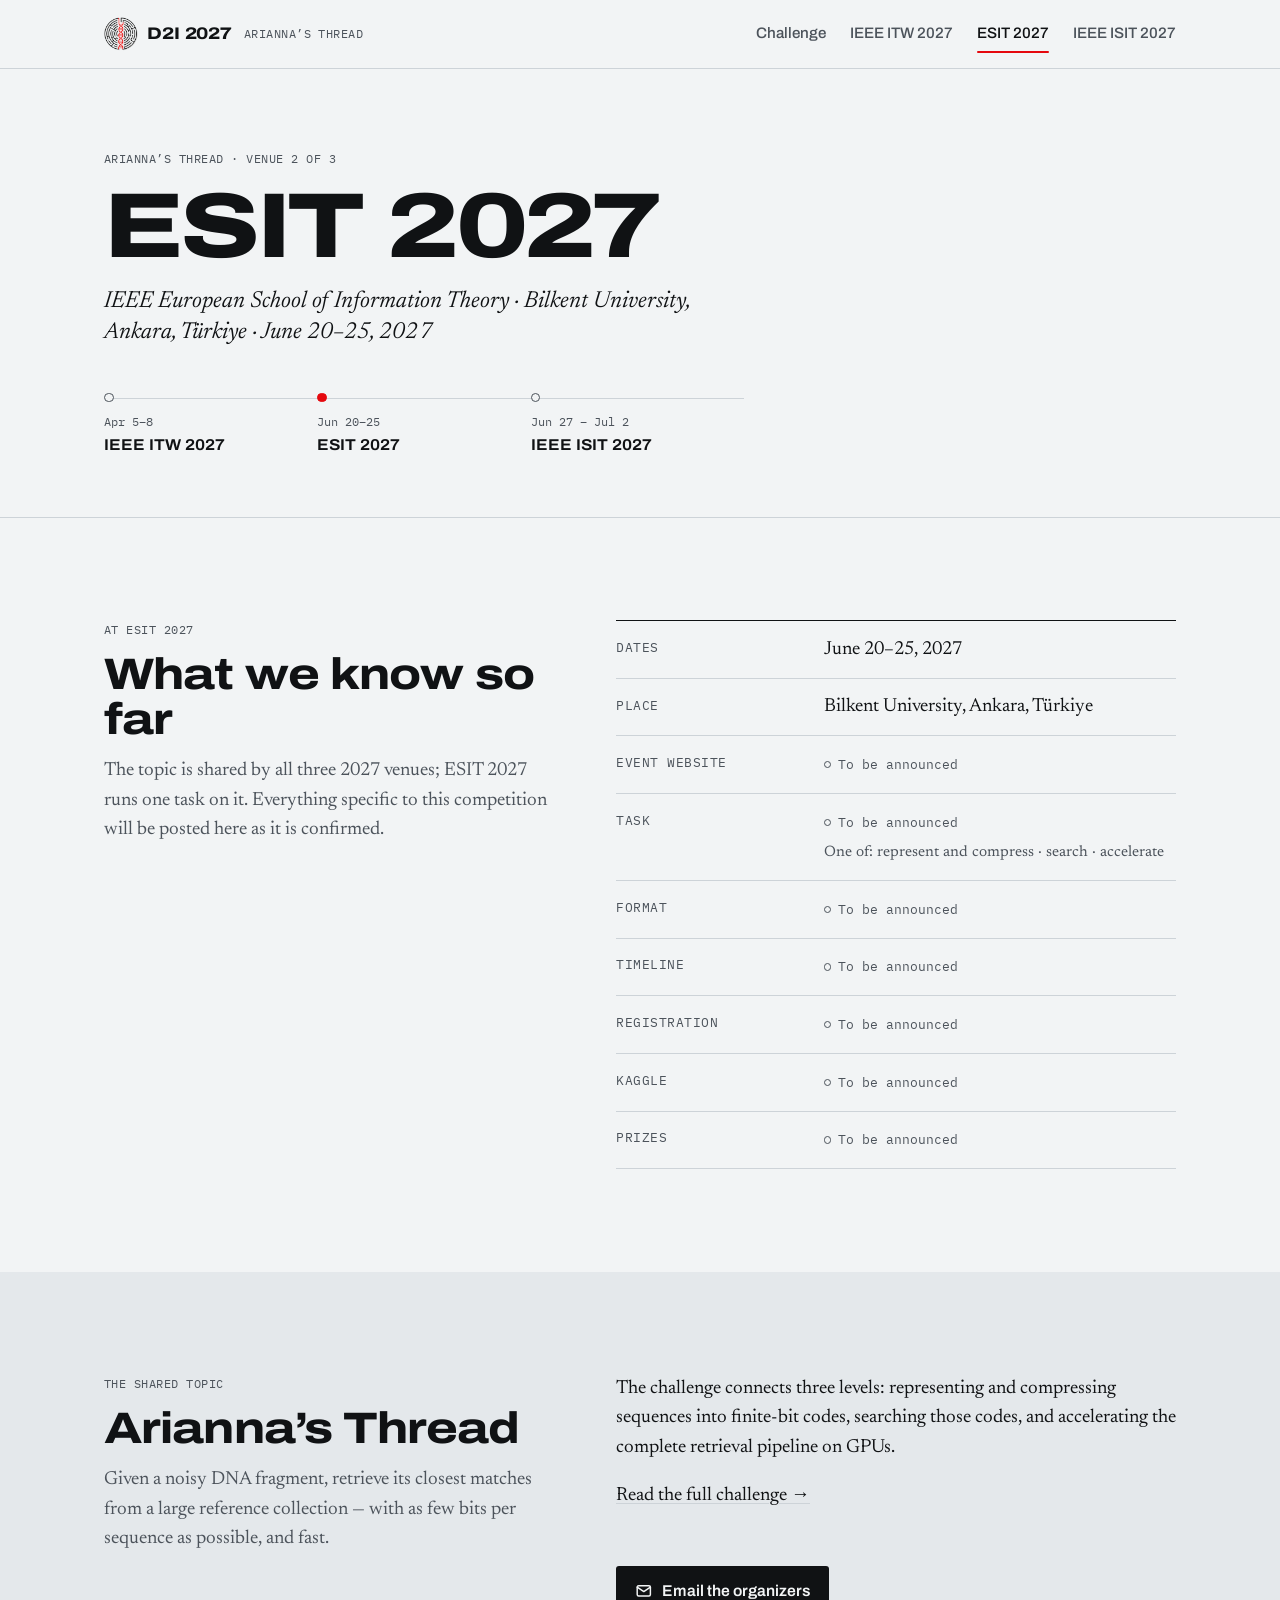
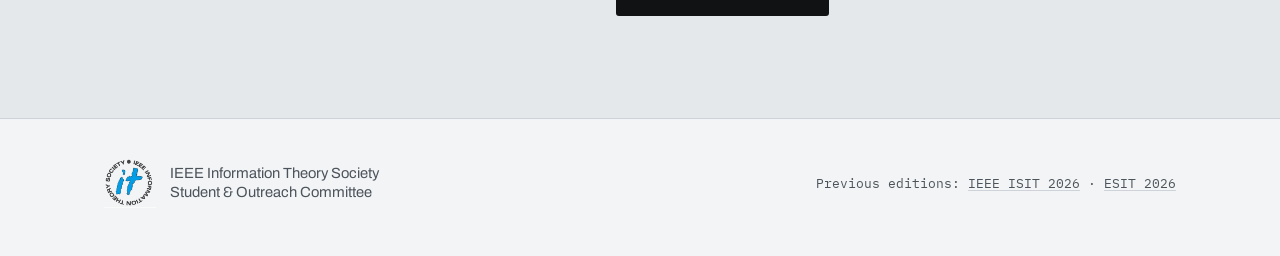
==== esit/index.html @ 5d7b62bc "D2I 2027 site: first version" ====
<!DOCTYPE html>
<html lang="en">
<head>
<meta charset="utf-8">
<meta name="viewport" content="width=device-width, initial-scale=1">
<title>ESIT 2027 · Arianna’s Thread · D2I 2027</title>
<meta name="description" content="The D2I 2027 competition at ESIT 2027 (IEEE European School of Information Theory), Bilkent University, Ankara, Türkiye, June 20–25, 2027. Part of Arianna’s Thread: compact, reliable and fast DNA similarity search.">
<link rel="canonical" href="https://data-to-information.github.io/d2i2027/esit/">

<meta property="og:type" content="website">
<meta property="og:title" content="ESIT 2027 · Arianna’s Thread">
<meta property="og:description" content="D2I 2027 at ESIT 2027, Ankara, June 20–25, 2027.">
<meta property="og:url" content="https://data-to-information.github.io/d2i2027/esit/">
<meta property="og:image" content="https://data-to-information.github.io/d2i2027/assets/img/og.png">
<meta name="twitter:card" content="summary_large_image">

<link rel="icon" href="../assets/icons/favicon-32.png" sizes="32x32" type="image/png">
<link rel="icon" href="../assets/icons/favicon-16.png" sizes="16x16" type="image/png">
<link rel="apple-touch-icon" href="../assets/icons/apple-touch-icon.png">
<meta name="theme-color" content="#F2F4F5">

<link rel="preload" href="../assets/fonts/archivo-variable.woff2" as="font" type="font/woff2" crossorigin>
<link rel="stylesheet" href="../assets/css/site.css">
</head>
<body>

<a class="skip-link" href="#main">Skip to content</a>

<svg width="0" height="0" style="position:absolute" aria-hidden="true" focusable="false">
  <defs>
    <symbol id="i-ext" viewBox="0 0 24 24" fill="none" stroke="currentColor" stroke-width="2" stroke-linecap="round" stroke-linejoin="round">
      <path d="M12 6h-6a2 2 0 0 0 -2 2v10a2 2 0 0 0 2 2h10a2 2 0 0 0 2 -2v-6"/><path d="M11 13l9 -9"/><path d="M15 4h5v5"/>
    </symbol>
    <symbol id="i-mail" viewBox="0 0 24 24" fill="none" stroke="currentColor" stroke-width="2" stroke-linecap="round" stroke-linejoin="round">
      <path d="M3 7a2 2 0 0 1 2 -2h14a2 2 0 0 1 2 2v10a2 2 0 0 1 -2 2h-14a2 2 0 0 1 -2 -2v-10"/><path d="M3 7l9 6l9 -6"/>
    </symbol>
  </defs>
</svg>

<header class="masthead">
  <div class="shell masthead__inner">
    <a class="wordmark" href="../">
      <img src="../assets/img/logo-480.webp" alt="" width="34" height="34">
      D2I 2027 <small>Arianna’s Thread</small>
    </a>
    <nav class="nav" aria-label="Main">
      <a href="../">Challenge</a>
      <a href="../itw/">IEEE ITW<span class="yr"> 2027</span></a>
      <a href="../esit/" aria-current="page">ESIT<span class="yr"> 2027</span></a>
      <a href="../isit/">IEEE ISIT<span class="yr"> 2027</span></a>
    </nav>
  </div>
</header>

<main id="main">

  <section class="venue-hero">
    <div class="shell">
      <p class="label">Arianna’s Thread · venue 2 of 3</p>
      <h1 class="venue-hero__title">ESIT 2027</h1>
      <p class="venue-hero__sub">IEEE European School of Information Theory · Bilkent University, Ankara, Türkiye · June 20–25, 2027</p>

      <ol class="route" aria-label="2027 venues, in date order" style="margin-top:2.75rem; max-width:40rem">
        <li><a href="../itw/"><span class="when">Apr 5–8</span><span class="what">IEEE ITW 2027</span></a></li>
        <li aria-current="step"><a href="../esit/"><span class="when">Jun 20–25</span><span class="what">ESIT 2027</span></a></li>
        <li><a href="../isit/"><span class="when">Jun 27 – Jul 2</span><span class="what">IEEE ISIT 2027</span></a></li>
      </ol>
    </div>
  </section>

  <section class="section section--rule">
    <div class="shell split">
      <div class="section__head">
        <p class="label">At ESIT 2027</p>
        <h2>What we know so far</h2>
        <p>The topic is shared by all three 2027 venues; ESIT 2027 runs one task on it. Everything specific to this competition will be posted here as it is confirmed.</p>
      </div>

      <dl class="facts-table">
        <div><dt>Dates</dt><dd>June 20–25, 2027</dd></div>
        <div><dt>Place</dt><dd>Bilkent University, Ankara, Türkiye</dd></div>
        <div><dt>Event website</dt><dd><span class="tba">To be announced</span></dd></div>
        <div><dt>Task</dt><dd><span class="tba">To be announced</span><br><span style="font-size:.95rem;color:var(--graphite)">One of: represent and compress · search · accelerate</span></dd></div>
        <div><dt>Format</dt><dd><span class="tba">To be announced</span></dd></div>
        <div><dt>Timeline</dt><dd><span class="tba">To be announced</span></dd></div>
        <div><dt>Registration</dt><dd><span class="tba">To be announced</span></dd></div>
        <div><dt>Kaggle</dt><dd><span class="tba">To be announced</span></dd></div>
        <div><dt>Prizes</dt><dd><span class="tba">To be announced</span></dd></div>
      </dl>
    </div>
  </section>

  <section class="section section--wash">
    <div class="shell split">
      <div class="section__head">
        <p class="label">The shared topic</p>
        <h2>Arianna’s Thread</h2>
        <p>Given a noisy DNA fragment, retrieve its closest matches from a large reference collection — with as few bits per sequence as possible, and fast.</p>
      </div>
      <div>
        <p>The challenge connects three levels: representing and compressing sequences into finite-bit codes, searching those codes, and accelerating the complete retrieval pipeline on GPUs.</p>
        <p><a href="../#challenge">Read the full challenge →</a></p>
        <a class="cta" href="mailto:khac-hoang.ngo@liu.se,alancho@ing.uc3m.es,rini.stefano@gmail.com?subject=Arianna%E2%80%99s%20Thread%20(esit)">
          <svg aria-hidden="true" focusable="false"><use href="#i-mail"/></svg>Email the organizers</a>
      </div>
    </div>
  </section>

</main>

<footer class="footer">
  <div class="shell footer__inner">
    <div class="footer__society">
      <img src="../assets/img/partners/itsoc_logo.png" alt="IEEE Information Theory Society" width="400" height="376">
      <span>IEEE Information Theory Society<br>Student &amp; Outreach Committee</span>
    </div>
    <span></span>
    <p class="footer__past">Previous editions: <a href="https://data-to-information.github.io/isit2026/">IEEE ISIT 2026</a> · <a href="https://data-to-information.github.io/esit2026/">ESIT 2026</a></p>
  </div>
</footer>

</body>
</html>
---- assets/css/site.css ----
/* ==========================================================================
   D2I 2027 — Arianna's Thread
   One stylesheet for every page. No framework, no build step.

   Tokens
     paper   #F2F4F5  cool slide-glass white (page)
     wash    #E4E8EB  band background
     ink     #101214  logo black (text, rules that matter)
     graphite#4C535B  secondary text
     mute    #8D949B  dimmed sequence letters (decorative only)
     rule    #CDD3D8  hairlines
     thread  #E5080E  the logo's red — used ONLY for the thread
     thread-ink #B00610  red when it must carry text

   Type
     Archivo (variable, wdth 62–125)  display + interface
     Newsreader (variable, opsz)      reading text
     IBM Plex Mono                    sequences, dates, labels
   ========================================================================== */

@font-face {
  font-family: "Archivo";
  src: url("../fonts/archivo-variable.woff2") format("woff2-variations"),
       url("../fonts/archivo-variable.woff2") format("woff2");
  font-weight: 100 900;
  font-stretch: 62% 125%;
  font-display: swap;
}
@font-face {
  font-family: "Newsreader";
  src: url("../fonts/newsreader-variable.woff2") format("woff2");
  font-weight: 200 800;
  font-style: normal;
  font-display: swap;
}
@font-face {
  font-family: "Newsreader";
  src: url("../fonts/newsreader-variable-italic.woff2") format("woff2");
  font-weight: 200 800;
  font-style: italic;
  font-display: swap;
}
@font-face {
  font-family: "Plex Mono";
  src: url("../fonts/ibm-plex-mono-400.woff2") format("woff2");
  font-weight: 400;
  font-display: swap;
}
@font-face {
  font-family: "Plex Mono";
  src: url("../fonts/ibm-plex-mono-500.woff2") format("woff2");
  font-weight: 500;
  font-display: swap;
}

:root {
  --paper: #F2F4F5;
  --wash: #E4E8EB;
  --ink: #101214;
  --graphite: #4C535B;
  --mute: #8D949B;
  --rule: #CDD3D8;
  --thread: #E5080E;
  --thread-ink: #B00610;

  --display: "Archivo", "Helvetica Neue", Arial, sans-serif;
  --text: "Newsreader", Georgia, "Times New Roman", serif;
  --mono: "Plex Mono", ui-monospace, "SFMono-Regular", Menlo, monospace;

  --shell: 72rem;
  --gutter: clamp(1rem, 4vw, 2.5rem);
  --section: clamp(3.5rem, 8vw, 6.5rem);
}

*, *::before, *::after { box-sizing: border-box; }

html { -webkit-text-size-adjust: 100%; text-size-adjust: 100%; }

body {
  margin: 0;
  background: var(--paper);
  color: var(--ink);
  font-family: var(--text);
  font-size: clamp(1.0625rem, 0.98rem + 0.3vw, 1.1875rem);
  line-height: 1.55;
  font-optical-sizing: auto;
  -webkit-font-smoothing: antialiased;
  text-rendering: optimizeLegibility;
}

img { max-width: 100%; height: auto; display: block; }

::selection { background: var(--thread); color: #fff; }

a {
  color: inherit;
  text-decoration-line: underline;
  text-decoration-thickness: 1px;
  text-underline-offset: 0.18em;
  text-decoration-color: var(--rule);
  transition: text-decoration-color .15s ease;
}
a:hover { text-decoration-color: var(--ink); }

:focus-visible {
  outline: 2px solid var(--ink);
  outline-offset: 3px;
  border-radius: 2px;
}

.shell {
  width: 100%;
  max-width: var(--shell);
  margin-inline: auto;
  padding-inline: var(--gutter);
}

.skip-link {
  position: absolute; left: -999px; top: 0;
  background: var(--ink); color: var(--paper);
  padding: .5rem .75rem; z-index: 10;
  font-family: var(--display);
}
.skip-link:focus { left: .5rem; top: .5rem; }

.visually-hidden {
  position: absolute !important; width: 1px; height: 1px;
  overflow: hidden; clip: rect(0 0 0 0); white-space: nowrap;
}

/* ---------- type roles ---------------------------------------------------- */

.label {
  font-family: var(--mono);
  font-size: .78rem;
  letter-spacing: .04em;
  text-transform: uppercase;
  color: var(--graphite);
  margin: 0;
}

h1, h2, h3 {
  font-family: var(--display);
  font-weight: 760;
  font-stretch: 118%;
  letter-spacing: -0.02em;
  line-height: 1.02;
  margin: 0;
}

h2 {
  font-size: clamp(1.75rem, 1.2rem + 2.2vw, 2.75rem);
}

h3 {
  font-size: 1.15rem;
  font-weight: 700;
  font-stretch: 108%;
  letter-spacing: -0.01em;
  line-height: 1.2;
}

p { margin: 0 0 1em; }
p:last-child { margin-bottom: 0; }

/* ---------- masthead ------------------------------------------------------ */

.masthead {
  border-bottom: 1px solid var(--rule);
  background: var(--paper);
}
.masthead__inner {
  display: flex;
  align-items: center;
  justify-content: space-between;
  gap: 1rem 2rem;
  min-height: 4.25rem;
  flex-wrap: wrap;
}

.wordmark {
  display: inline-flex;
  align-items: center;
  gap: .6rem;
  text-decoration: none;
  font-family: var(--display);
  font-weight: 760;
  font-stretch: 118%;
  font-size: 1.05rem;
  letter-spacing: -0.01em;
}
.wordmark img { width: 2.1rem; height: 2.1rem; }
.wordmark small {
  font-family: var(--mono);
  font-weight: 400;
  font-size: .72rem;
  letter-spacing: .04em;
  color: var(--graphite);
  text-transform: uppercase;
  margin-left: .15rem;
}

.nav {
  display: flex;
  gap: .25rem 1.5rem;
  font-family: var(--display);
  font-size: .95rem;
  font-weight: 520;
  font-stretch: 100%;
}
.nav a {
  position: relative;
  text-decoration: none;
  color: var(--graphite);
  padding: .4rem 0;
  white-space: nowrap;
}
.nav a:hover { color: var(--ink); }
.nav a[aria-current="page"] { color: var(--ink); }
/* the active tab carries a short length of the thread */
.nav a[aria-current="page"]::after {
  content: "";
  position: absolute;
  left: 0; right: 0; bottom: -.05rem;
  height: 2px;
  background: var(--thread);
  border-radius: 2px;
}

@media (max-width: 640px) {
  .masthead__inner { padding-block: .75rem; }
  .nav { width: 100%; justify-content: space-between; gap: .5rem; font-size: .9rem; }
  .nav .yr { display: none; }
  .wordmark small { display: none; }
}

/* ---------- hero ---------------------------------------------------------- */

.hero { padding-block: clamp(2.5rem, 7vw, 5.5rem) clamp(2.5rem, 6vw, 4.5rem); }

.hero__inner {
  display: grid;
  grid-template-columns: minmax(0, 1.35fr) minmax(0, 1fr);
  gap: clamp(1.5rem, 5vw, 4rem);
  align-items: center;
}

.hero__title {
  font-size: clamp(3rem, 1.2rem + 7.4vw, 7.25rem);
  font-weight: 800;
  font-stretch: 125%;
  letter-spacing: -0.035em;
  line-height: .92;
  margin: .9rem 0 1.4rem;
}
.hero__title span { display: block; }

.hero__lede {
  font-size: clamp(1.25rem, 1.05rem + .8vw, 1.6rem);
  line-height: 1.35;
  font-style: italic;
  font-weight: 380;
  max-width: 30ch;
  margin-bottom: 1rem;
}
.hero__text { max-width: 38rem; color: var(--graphite); }

.hero__logo {
  justify-self: center;
  width: min(100%, 24rem);
}
.hero__logo img { width: 100%; }

@media (max-width: 820px) {
  .hero__inner { grid-template-columns: 1fr; }
  .hero__logo { order: -1; width: min(52vw, 13rem); justify-self: start; }
}

/* the three stops, in date order */
.stops {
  list-style: none;
  margin: 2rem 0 0;
  padding: 0;
  border-top: 1px solid var(--ink);
  max-width: 40rem;
}
.stops li { border-bottom: 1px solid var(--rule); }
.stops a {
  display: grid;
  grid-template-columns: 9.5rem 1fr auto;
  gap: 1rem;
  align-items: baseline;
  padding: .7rem 0;
  text-decoration: none;
}
.stops .when { font-family: var(--mono); font-size: .85rem; color: var(--graphite); }
.stops .what { font-family: var(--display); font-weight: 650; font-stretch: 108%; }
.stops .where { font-family: var(--text); color: var(--graphite); font-size: .95rem; }
.stops .go { font-family: var(--mono); font-size: .9rem; color: var(--graphite); transition: transform .15s ease; }
.stops a:hover .go { transform: translateX(3px); color: var(--ink); }
.stops a:hover .what { text-decoration: underline; text-decoration-thickness: 1px; text-underline-offset: .2em; }

@media (max-width: 520px) {
  .stops a { grid-template-columns: 1fr auto; gap: .1rem 1rem; }
  .stops .when { grid-column: 1 / -1; }
}

/* ---------- section scaffolding ------------------------------------------ */

.section { padding-block: var(--section); }
.section--wash { background: var(--wash); }
.section--rule { border-top: 1px solid var(--rule); }

.section__head {
  display: grid;
  gap: .9rem;
  margin-bottom: clamp(1.75rem, 4vw, 2.75rem);
  max-width: 46rem;
}
.section__head p { color: var(--graphite); margin: 0; }
.section__head .label + h2 { margin-top: -.1rem; }

.split {
  display: grid;
  grid-template-columns: minmax(0, 1fr) minmax(0, 1.25fr);
  gap: clamp(2rem, 5vw, 4.5rem);
  align-items: start;
}
@media (max-width: 900px) { .split { grid-template-columns: 1fr; } }

.prose { max-width: 40rem; }
.prose p + p { margin-top: 0; }

/* ---------- signature: the probe figure ----------------------------------
   Geometry is expressed in em so the SVG thread lines up with the mono text
   at any size.  Plex Mono advance = 0.6em  →  1ch = 0.6em.
   Columns: label 7ch | gap 1.5ch | sequence 25ch | gap 2ch | distance
   Rows:    2.2em each, no gaps (the thread is drawn against this grid).
   -------------------------------------------------------------------------- */

.probe {
  margin: 0;
  font-family: var(--mono);
  font-size: min(1rem, calc((100vw - 2 * var(--gutter)) / 29));
}

.probe__plot {
  position: relative;
  width: max-content;
  max-width: 100%;
}

.probe__row {
  display: grid;
  grid-template-columns: 7ch 1.5ch 25ch 2ch auto;
  height: 2.2em;
  align-items: center;
  white-space: pre;
}
.probe__row > .lab { grid-column: 1; color: var(--graphite); font-size: .82em; letter-spacing: .02em; }
.probe__row > .seq { grid-column: 3; letter-spacing: 0; }
.probe__row > .d   { grid-column: 5; color: var(--graphite); font-size: .82em; }

.probe__row--query { border-bottom: 1px solid var(--ink); }
.probe__row--query .seq { font-weight: 500; }
.probe__row--query .lab { color: var(--ink); }

.probe__row--more .lab,
.probe__row--more .seq { color: var(--mute); font-size: .82em; }

/* edits */
.probe .sub {
  background: var(--ink);
  color: var(--paper);
  border-radius: 2px;
  font-weight: 500;
}
.probe .gap { color: var(--graphite); }

/* reference rows dim once the thread finds the match */
.probe__row--ref .seq { color: var(--ink); animation: dim .6s ease 1.7s forwards; }
.probe__row--match .seq { animation: none; font-weight: 500; }
.probe__row--match .d { color: var(--thread-ink); font-weight: 500; opacity: 0; animation: appear .5s ease 1.6s forwards; }
@keyframes dim    { to { color: var(--mute); } }
@keyframes appear { to { opacity: 1; } }

.probe__thread {
  position: absolute;
  left: 0; top: 0;
  width: 33.5ch;          /* label + gap + sequence */
  height: calc(2.2em * 9);
  overflow: visible;
  pointer-events: none;
}
.probe__thread path {
  fill: none;
  stroke: var(--thread);
  stroke-width: 1.9;
  stroke-linecap: round;
  stroke-linejoin: round;
  stroke-dasharray: 1;
  stroke-dashoffset: 1;
  animation: draw 1.6s cubic-bezier(.55,.1,.3,1) .25s forwards;
}
.probe__thread circle { fill: var(--thread); opacity: 0; animation: appear .2s ease forwards; }
.probe__thread .start { animation-delay: .15s; }
.probe__thread .end   { animation-delay: 1.8s; }
@keyframes draw { to { stroke-dashoffset: 0; } }

.probe figcaption {
  font-family: var(--text);
  font-size: .95rem;
  color: var(--graphite);
  margin-top: 1.25rem;
  max-width: 34rem;
}
.probe figcaption .key {
  display: flex;
  flex-wrap: wrap;
  gap: .4rem 1.25rem;
  font-family: var(--mono);
  font-size: .78rem;
  color: var(--graphite);
  margin-top: .75rem;
}
.probe figcaption .key .sub { padding: 0 .2em; }

@media (prefers-reduced-motion: reduce) {
  .probe__thread path { animation: none; stroke-dashoffset: 0; }
  .probe__thread circle { animation: none; opacity: 1; }
  .probe__row--ref .seq { animation: none; color: var(--mute); }
  .probe__row--match .d { animation: none; opacity: 1; }
}

/* ---------- pipeline: represent → search → accelerate --------------------- */

.levels {
  list-style: none;
  margin: 0;
  padding: 0;
  display: grid;
  grid-template-columns: repeat(3, minmax(0, 1fr));
  border-top: 1px solid var(--ink);
}
.level {
  position: relative;
  padding: 1.5rem 1.75rem 0 0;
}
.level + .level { padding-left: 1.75rem; border-left: 1px solid var(--rule); }
.level h3 { margin: .6rem 0 .6rem; font-size: 1.35rem; }
.level p { color: var(--graphite); font-size: 1rem; }
.level .label .arrow { color: var(--ink); }

@media (max-width: 820px) {
  .levels { grid-template-columns: 1fr; }
  .level, .level + .level { padding: 1.25rem 0; border-left: 0; border-bottom: 1px solid var(--rule); }
}

.note {
  margin-top: 2rem;
  font-size: 1rem;
  color: var(--graphite);
  max-width: 44rem;
}
.note strong { color: var(--ink); font-weight: 600; }

/* ---------- evidence rows (one line each, like a publication list) ------- */

.facts {
  list-style: none;
  margin: 0;
  padding: 0;
  border-top: 1px solid var(--ink);
}
.fact {
  display: grid;
  grid-template-columns: 4rem 1fr;
  gap: 1rem;
  padding: 1rem 0;
  border-bottom: 1px solid var(--rule);
}
.fact .yr { font-family: var(--mono); font-size: .85rem; color: var(--graphite); padding-top: .2em; }
.fact .num { font-family: var(--mono); font-weight: 500; font-size: .95em; white-space: nowrap; }
.fact sup a, .ref-link { font-family: var(--mono); font-size: .75em; text-decoration: none; color: var(--graphite); }

/* ---------- information theory: the question ----------------------------- */

.question {
  margin: 0 0 2rem;
  font-family: var(--text);
  font-style: italic;
  font-weight: 360;
  font-size: clamp(1.6rem, 1.1rem + 2.2vw, 2.6rem);
  line-height: 1.18;
  letter-spacing: -0.005em;
  max-width: 22ch;
}
.question::before { content: "“"; }
.question::after  { content: "”"; }

.measures {
  list-style: none;
  margin: 1.5rem 0 0;
  padding: 0;
  border-top: 1px solid var(--ink);
  font-size: 1rem;
}
.measures li {
  display: grid;
  grid-template-columns: 7.5rem 1fr;
  gap: 1rem;
  padding: .75rem 0;
  border-bottom: 1px solid var(--rule);
}
.measures .label { padding-top: .2em; }

/* ---------- venues -------------------------------------------------------- */

.venues {
  list-style: none;
  margin: 0;
  padding: 0;
  border-top: 1px solid var(--ink);
}
.venue a {
  display: grid;
  grid-template-columns: 11rem minmax(0, 1.4fr) minmax(0, 1fr) auto;
  gap: 1rem 1.5rem;
  align-items: baseline;
  padding: 1.25rem 0;
  border-bottom: 1px solid var(--rule);
  text-decoration: none;
}
.venue .when { font-family: var(--mono); font-size: .88rem; color: var(--graphite); }
.venue .name { font-family: var(--display); font-weight: 720; font-stretch: 115%; font-size: 1.3rem; letter-spacing: -0.015em; line-height: 1.15; }
.venue .name small { display: block; font-family: var(--text); font-weight: 400; font-stretch: 100%; font-size: .95rem; letter-spacing: 0; color: var(--graphite); margin-top: .2rem; }
.venue .task { font-family: var(--mono); font-size: .82rem; color: var(--graphite); }
.venue .go { font-family: var(--mono); color: var(--graphite); transition: transform .15s ease; }
.venue a:hover .go { transform: translateX(3px); color: var(--ink); }
.venue a:hover .name { text-decoration: underline; text-decoration-thickness: 1px; text-underline-offset: .2em; }

@media (max-width: 820px) {
  .venue a { grid-template-columns: 1fr auto; }
  .venue .when, .venue .task { grid-column: 1 / -1; }
  .venue .when { order: -1; }
}

/* ---------- roles: participate / volunteer / sponsor ---------------------- */

.roles {
  display: grid;
  grid-template-columns: repeat(3, minmax(0, 1fr));
  gap: clamp(1.5rem, 3vw, 2.5rem);
  margin: 0;
  padding: 0;
  list-style: none;
}
.role { border-top: 1px solid var(--ink); padding-top: 1rem; }
.role h3 { margin-bottom: .6rem; }
.role p { color: var(--graphite); font-size: 1rem; }
@media (max-width: 820px) { .roles { grid-template-columns: 1fr; } }

.cta {
  display: inline-flex;
  align-items: center;
  gap: .55rem;
  margin-top: 2.25rem;
  padding: .8rem 1.2rem;
  background: var(--ink);
  color: var(--paper);
  font-family: var(--display);
  font-weight: 600;
  font-size: .98rem;
  text-decoration: none;
  border-radius: 3px;
  transition: background .15s ease;
}
.cta:hover { background: #2a2e33; color: var(--paper); }
.cta svg { width: 1.1rem; height: 1.1rem; }

/* ---------- people -------------------------------------------------------- */

.people {
  list-style: none;
  margin: 0;
  padding: 0;
  display: grid;
  grid-template-columns: repeat(3, minmax(0, 1fr));
  gap: 1.5rem;
}
.person { border-top: 1px solid var(--rule); padding-top: .9rem; }
.person .who { font-family: var(--display); font-weight: 650; font-stretch: 108%; display: block; }
.person a { font-family: var(--mono); font-size: .82rem; color: var(--graphite); overflow-wrap: anywhere; }
@media (max-width: 720px) { .people { grid-template-columns: 1fr; } }

/* ---------- references ---------------------------------------------------- */

.refs {
  margin: 0;
  padding: 0;
  list-style: none;
  font-size: .95rem;
  color: var(--graphite);
  counter-reset: ref;
}
.refs li {
  display: grid;
  grid-template-columns: 2.5rem 1fr;
  padding: .45rem 0;
  scroll-margin-top: 2rem;
}
.refs li::before {
  counter-increment: ref;
  content: "[" counter(ref) "]";
  font-family: var(--mono);
  font-size: .82rem;
  padding-top: .15em;
}
.refs li:target { background: var(--wash); }
.refs a { color: var(--ink); }

/* ---------- venue pages --------------------------------------------------- */

.venue-hero { padding-block: clamp(2.5rem, 7vw, 5rem) clamp(2rem, 5vw, 3.5rem); }
.venue-hero__title {
  font-size: clamp(2.6rem, 1.2rem + 6vw, 5.75rem);
  font-weight: 800;
  font-stretch: 125%;
  letter-spacing: -0.035em;
  line-height: .95;
  margin: .9rem 0 1rem;
}
.venue-hero__sub {
  font-size: clamp(1.15rem, 1rem + .6vw, 1.45rem);
  font-style: italic;
  font-weight: 380;
  line-height: 1.35;
  margin: 0;
  max-width: 48ch;
}

.facts-table {
  margin: 0;
  border-top: 1px solid var(--ink);
}
.facts-table > div {
  display: grid;
  grid-template-columns: 12rem 1fr;
  gap: 1rem;
  padding: .85rem 0;
  border-bottom: 1px solid var(--rule);
}
.facts-table dt { font-family: var(--mono); font-size: .8rem; text-transform: uppercase; letter-spacing: .04em; color: var(--graphite); padding-top: .25em; }
.facts-table dd { margin: 0; }
@media (max-width: 560px) { .facts-table > div { grid-template-columns: 1fr; gap: .2rem; } }

.tba {
  font-family: var(--mono);
  font-size: .82rem;
  color: var(--graphite);
}
.tba::before {
  content: "";
  display: inline-block;
  width: .55em; height: .55em;
  border: 1px solid var(--graphite);
  border-radius: 50%;
  margin-right: .5em;
  vertical-align: .05em;
}

.ext svg { width: .8em; height: .8em; vertical-align: -.05em; margin-left: .2em; }

/* small thread strip on venue pages: where this stop sits on the route */
.route {
  display: grid;
  grid-template-columns: repeat(3, minmax(0, 1fr));
  margin: 0;
  padding: 0;
  list-style: none;
  position: relative;
}
.route::before {
  content: "";
  position: absolute;
  left: .3rem; right: 0; top: .3rem;
  height: 1px;
  background: var(--rule);
}
.route li { position: relative; padding-top: 1.2rem; padding-right: 1rem; }
.route li::before {
  content: "";
  position: absolute;
  left: 0; top: 0;
  width: .6rem; height: .6rem;
  border-radius: 50%;
  background: var(--paper);
  border: 1px solid var(--graphite);
}
.route li[aria-current="step"]::before { background: var(--thread); border-color: var(--thread); }
.route a { text-decoration: none; display: block; }
.route .when { font-family: var(--mono); font-size: .78rem; color: var(--graphite); display: block; }
.route .what { font-family: var(--display); font-weight: 650; font-stretch: 108%; font-size: .98rem; }
.route li[aria-current="step"] .what { color: var(--ink); }
@media (max-width: 520px) {
  .route li { padding-right: .5rem; }
  .route .when { font-size: .68rem; white-space: nowrap; }
  .route .what { font-size: .86rem; line-height: 1.2; display: block; }
}
.route a:hover .what { text-decoration: underline; text-underline-offset: .2em; text-decoration-thickness: 1px; }

/* ---------- footer -------------------------------------------------------- */

.footer {
  border-top: 1px solid var(--rule);
  padding-block: 2.5rem 3rem;
  font-size: .92rem;
  color: var(--graphite);
}
.footer__inner {
  display: grid;
  grid-template-columns: auto 1fr auto;
  gap: 1.25rem 2rem;
  align-items: center;
}
.footer__society { display: flex; align-items: center; gap: .9rem; }
.footer__society img { width: 3.25rem; height: auto; }
.footer__society span { font-family: var(--display); font-stretch: 100%; line-height: 1.3; }
.footer__past { justify-self: end; font-family: var(--mono); font-size: .8rem; }
.footer__past a { color: var(--graphite); }
@media (max-width: 720px) {
  .footer__inner { grid-template-columns: 1fr; }
  .footer__past { justify-self: start; }
}
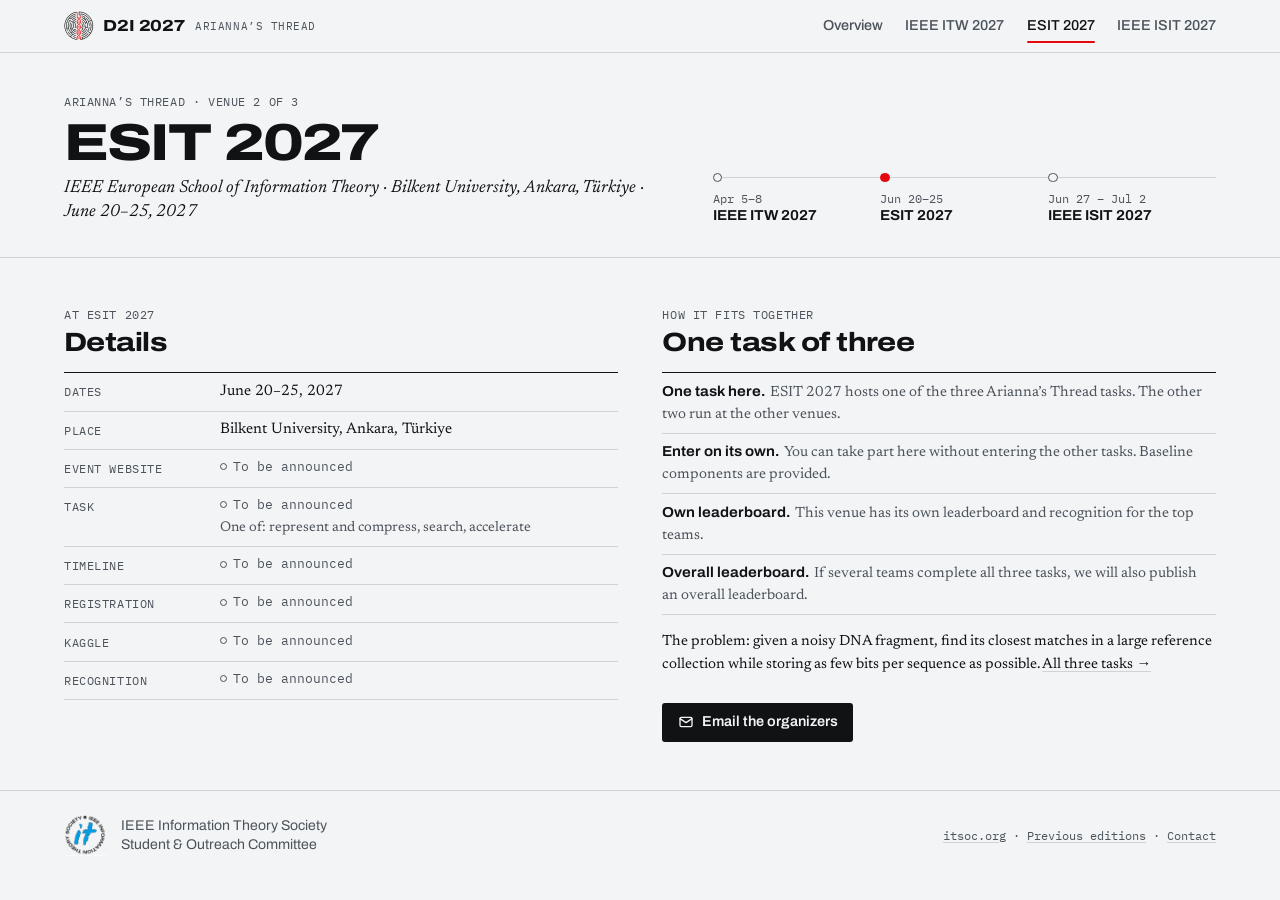
==== commit 562cafc7: "Compact layout, past editions, IEEE BITS articles, participation rules" ====
--- a/esit/index.html
+++ b/esit/index.html
@@ -40,11 +40,11 @@
 <header class="masthead">
   <div class="shell masthead__inner">
     <a class="wordmark" href="../">
-      <img src="../assets/img/logo-480.webp" alt="" width="34" height="34">
+      <img src="../assets/img/logo-480.webp" alt="" width="30" height="30">
       D2I 2027 <small>Arianna’s Thread</small>
     </a>
     <nav class="nav" aria-label="Main">
-      <a href="../">Challenge</a>
+      <a href="../">Overview</a>
       <a href="../itw/">IEEE ITW<span class="yr"> 2027</span></a>
       <a href="../esit/" aria-current="page">ESIT<span class="yr"> 2027</span></a>
       <a href="../isit/">IEEE ISIT<span class="yr"> 2027</span></a>
@@ -55,12 +55,13 @@
 <main id="main">
 
   <section class="venue-hero">
-    <div class="shell">
-      <p class="label">Arianna’s Thread · venue 2 of 3</p>
-      <h1 class="venue-hero__title">ESIT 2027</h1>
-      <p class="venue-hero__sub">IEEE European School of Information Theory · Bilkent University, Ankara, Türkiye · June 20–25, 2027</p>
-
-      <ol class="route" aria-label="2027 venues, in date order" style="margin-top:2.75rem; max-width:40rem">
+    <div class="shell venue-hero__inner">
+      <div>
+        <p class="label">Arianna’s Thread · venue 2 of 3</p>
+        <h1 class="venue-hero__title">ESIT 2027</h1>
+        <p class="venue-hero__sub">IEEE European School of Information Theory · Bilkent University, Ankara, Türkiye · June 20–25, 2027</p>
+      </div>
+      <ol class="route" aria-label="2027 venues, in date order">
         <li><a href="../itw/"><span class="when">Apr 5–8</span><span class="what">IEEE ITW 2027</span></a></li>
         <li aria-current="step"><a href="../esit/"><span class="when">Jun 20–25</span><span class="what">ESIT 2027</span></a></li>
         <li><a href="../isit/"><span class="when">Jun 27 – Jul 2</span><span class="what">IEEE ISIT 2027</span></a></li>
@@ -69,37 +70,36 @@
   </section>
 
   <section class="section section--rule">
-    <div class="shell split">
-      <div class="section__head">
-        <p class="label">At ESIT 2027</p>
-        <h2>What we know so far</h2>
-        <p>The topic is shared by all three 2027 venues; ESIT 2027 runs one task on it. Everything specific to this competition will be posted here as it is confirmed.</p>
+    <div class="shell cols-2">
+      <div>
+        <div class="head">
+          <p class="label">At ESIT 2027</p>
+          <h2>Details</h2>
+        </div>
+        <dl class="facts-table">
+          <div><dt>Dates</dt><dd>June 20–25, 2027</dd></div>
+          <div><dt>Place</dt><dd>Bilkent University, Ankara, Türkiye</dd></div>
+          <div><dt>Event website</dt><dd><span class="tba">To be announced</span></dd></div>
+          <div><dt>Task</dt><dd><span class="tba">To be announced</span><small>One of: represent and compress, search, accelerate</small></dd></div>
+          <div><dt>Timeline</dt><dd><span class="tba">To be announced</span></dd></div>
+          <div><dt>Registration</dt><dd><span class="tba">To be announced</span></dd></div>
+          <div><dt>Kaggle</dt><dd><span class="tba">To be announced</span></dd></div>
+          <div><dt>Recognition</dt><dd><span class="tba">To be announced</span></dd></div>
+        </dl>
       </div>
 
-      <dl class="facts-table">
-        <div><dt>Dates</dt><dd>June 20–25, 2027</dd></div>
-        <div><dt>Place</dt><dd>Bilkent University, Ankara, Türkiye</dd></div>
-        <div><dt>Event website</dt><dd><span class="tba">To be announced</span></dd></div>
-        <div><dt>Task</dt><dd><span class="tba">To be announced</span><br><span style="font-size:.95rem;color:var(--graphite)">One of: represent and compress · search · accelerate</span></dd></div>
-        <div><dt>Format</dt><dd><span class="tba">To be announced</span></dd></div>
-        <div><dt>Timeline</dt><dd><span class="tba">To be announced</span></dd></div>
-        <div><dt>Registration</dt><dd><span class="tba">To be announced</span></dd></div>
-        <div><dt>Kaggle</dt><dd><span class="tba">To be announced</span></dd></div>
-        <div><dt>Prizes</dt><dd><span class="tba">To be announced</span></dd></div>
-      </dl>
-    </div>
-  </section>
-
-  <section class="section section--wash">
-    <div class="shell split">
-      <div class="section__head">
-        <p class="label">The shared topic</p>
-        <h2>Arianna’s Thread</h2>
-        <p>Given a noisy DNA fragment, retrieve its closest matches from a large reference collection — with as few bits per sequence as possible, and fast.</p>
-      </div>
       <div>
-        <p>The challenge connects three levels: representing and compressing sequences into finite-bit codes, searching those codes, and accelerating the complete retrieval pipeline on GPUs.</p>
-        <p><a href="../#challenge">Read the full challenge →</a></p>
+        <div class="head">
+          <p class="label">How it fits together</p>
+          <h2>One task of three</h2>
+        </div>
+        <ul class="rules-list">
+          <li><strong>One task here.</strong>ESIT 2027 hosts one of the three Arianna’s Thread tasks. The other two run at the other venues.</li>
+          <li><strong>Enter on its own.</strong>You can take part here without entering the other tasks. Baseline components are provided.</li>
+          <li><strong>Own leaderboard.</strong>This venue has its own leaderboard and recognition for the top teams.</li>
+          <li><strong>Overall leaderboard.</strong>If several teams complete all three tasks, we will also publish an overall leaderboard.</li>
+        </ul>
+        <p class="small" style="margin-top:1rem">The problem: given a noisy DNA fragment, find its closest matches in a large reference collection while storing as few bits per sequence as possible. <a href="../#how-it-works">All three tasks →</a></p>
         <a class="cta" href="mailto:khac-hoang.ngo@liu.se,alancho@ing.uc3m.es,rini.stefano@gmail.com?subject=Arianna%E2%80%99s%20Thread%20(esit)">
           <svg aria-hidden="true" focusable="false"><use href="#i-mail"/></svg>Email the organizers</a>
       </div>
@@ -110,12 +110,11 @@
 
 <footer class="footer">
   <div class="shell footer__inner">
-    <div class="footer__society">
+    <a class="footer__society" href="https://www.itsoc.org/">
       <img src="../assets/img/partners/itsoc_logo.png" alt="IEEE Information Theory Society" width="400" height="376">
       <span>IEEE Information Theory Society<br>Student &amp; Outreach Committee</span>
-    </div>
-    <span></span>
-    <p class="footer__past">Previous editions: <a href="https://data-to-information.github.io/isit2026/">IEEE ISIT 2026</a> · <a href="https://data-to-information.github.io/esit2026/">ESIT 2026</a></p>
+    </a>
+    <p class="footer__links"><a href="https://www.itsoc.org/">itsoc.org</a> · <a href="../#previous-editions">Previous editions</a> · <a href="../#get-involved">Contact</a></p>
   </div>
 </footer>
 
--- a/assets/css/site.css
+++ b/assets/css/site.css
@@ -3,19 +3,22 @@
    One stylesheet for every page. No framework, no build step.
 
    Tokens
-     paper   #F2F4F5  cool slide-glass white (page)
-     wash    #E4E8EB  band background
-     ink     #101214  logo black (text, rules that matter)
-     graphite#4C535B  secondary text
-     mute    #8D949B  dimmed sequence letters (decorative only)
-     rule    #CDD3D8  hairlines
-     thread  #E5080E  the logo's red — used ONLY for the thread
+     paper      #F2F4F5  page
+     wash       #E4E8EB  band background
+     ink        #101214  logo black: text, rules that matter
+     graphite   #4C535B  secondary text
+     mute       #8D949B  dimmed sequence letters (decorative only)
+     rule       #CDD3D8  hairlines
+     thread     #E5080E  the logo's red, used ONLY for the thread motif
      thread-ink #B00610  red when it must carry text
 
    Type
-     Archivo (variable, wdth 62–125)  display + interface
+     Archivo (variable, wdth 62–125)  headings + interface
      Newsreader (variable, opsz)      reading text
      IBM Plex Mono                    sequences, dates, labels
+
+   Density: 16px body, sections 2–3rem apart, content in 2–3 columns on
+   desktop so a laptop screen shows several blocks at once.
    ========================================================================== */
 
 @font-face {
@@ -67,9 +70,10 @@
   --text: "Newsreader", Georgia, "Times New Roman", serif;
   --mono: "Plex Mono", ui-monospace, "SFMono-Regular", Menlo, monospace;
 
-  --shell: 72rem;
-  --gutter: clamp(1rem, 4vw, 2.5rem);
-  --section: clamp(3.5rem, 8vw, 6.5rem);
+  --shell: 76rem;
+  --gutter: clamp(1rem, 3.5vw, 2rem);
+  --section: clamp(2rem, 4vw, 3rem);
+  --col-gap: clamp(1.5rem, 3.5vw, 3rem);
 }
 
 *, *::before, *::after { box-sizing: border-box; }
@@ -81,8 +85,8 @@
   background: var(--paper);
   color: var(--ink);
   font-family: var(--text);
-  font-size: clamp(1.0625rem, 0.98rem + 0.3vw, 1.1875rem);
-  line-height: 1.55;
+  font-size: 1rem;
+  line-height: 1.5;
   font-optical-sizing: auto;
   -webkit-font-smoothing: antialiased;
   text-rendering: optimizeLegibility;
@@ -123,17 +127,12 @@
 }
 .skip-link:focus { left: .5rem; top: .5rem; }
 
-.visually-hidden {
-  position: absolute !important; width: 1px; height: 1px;
-  overflow: hidden; clip: rect(0 0 0 0); white-space: nowrap;
-}
-
 /* ---------- type roles ---------------------------------------------------- */
 
 .label {
   font-family: var(--mono);
-  font-size: .78rem;
-  letter-spacing: .04em;
+  font-size: .72rem;
+  letter-spacing: .05em;
   text-transform: uppercase;
   color: var(--graphite);
   margin: 0;
@@ -144,24 +143,25 @@
   font-weight: 760;
   font-stretch: 118%;
   letter-spacing: -0.02em;
-  line-height: 1.02;
+  line-height: 1.05;
   margin: 0;
 }
-
-h2 {
-  font-size: clamp(1.75rem, 1.2rem + 2.2vw, 2.75rem);
-}
-
+h2 { font-size: clamp(1.3rem, 1.1rem + .8vw, 1.65rem); }
 h3 {
-  font-size: 1.15rem;
+  font-size: 1rem;
   font-weight: 700;
   font-stretch: 108%;
   letter-spacing: -0.01em;
   line-height: 1.2;
 }
 
-p { margin: 0 0 1em; }
+p { margin: 0 0 .75em; }
 p:last-child { margin-bottom: 0; }
+
+.muted { color: var(--graphite); }
+.small { font-size: .92rem; }
+
+.ext::after { content: " ↗"; font-family: var(--mono); font-size: .8em; color: var(--graphite); }
 
 /* ---------- masthead ------------------------------------------------------ */
 
@@ -173,38 +173,38 @@
   display: flex;
   align-items: center;
   justify-content: space-between;
-  gap: 1rem 2rem;
-  min-height: 4.25rem;
+  gap: .5rem 2rem;
+  min-height: 3.25rem;
   flex-wrap: wrap;
 }
 
 .wordmark {
   display: inline-flex;
   align-items: center;
-  gap: .6rem;
+  gap: .55rem;
   text-decoration: none;
   font-family: var(--display);
   font-weight: 760;
   font-stretch: 118%;
-  font-size: 1.05rem;
+  font-size: 1rem;
   letter-spacing: -0.01em;
 }
-.wordmark img { width: 2.1rem; height: 2.1rem; }
+.wordmark img { width: 1.9rem; height: 1.9rem; }
 .wordmark small {
   font-family: var(--mono);
   font-weight: 400;
-  font-size: .72rem;
-  letter-spacing: .04em;
+  font-size: .68rem;
+  letter-spacing: .05em;
   color: var(--graphite);
   text-transform: uppercase;
-  margin-left: .15rem;
+  margin-left: .1rem;
 }
 
 .nav {
   display: flex;
-  gap: .25rem 1.5rem;
+  gap: .25rem 1.4rem;
   font-family: var(--display);
-  font-size: .95rem;
+  font-size: .9rem;
   font-weight: 520;
   font-stretch: 100%;
 }
@@ -212,10 +212,10 @@
   position: relative;
   text-decoration: none;
   color: var(--graphite);
-  padding: .4rem 0;
+  padding: .35rem 0;
   white-space: nowrap;
 }
-.nav a:hover { color: var(--ink); }
+.nav a:hover,
 .nav a[aria-current="page"] { color: var(--ink); }
 /* the active tab carries a short length of the thread */
 .nav a[aria-current="page"]::after {
@@ -228,112 +228,136 @@
 }
 
 @media (max-width: 640px) {
-  .masthead__inner { padding-block: .75rem; }
-  .nav { width: 100%; justify-content: space-between; gap: .5rem; font-size: .9rem; }
+  .masthead__inner { padding-block: .6rem; }
+  .nav { width: 100%; justify-content: space-between; gap: .5rem; font-size: .88rem; }
   .nav .yr { display: none; }
   .wordmark small { display: none; }
 }
 
+/* ---------- sections + grids --------------------------------------------- */
+
+.section { padding-block: var(--section); }
+.section--wash { background: var(--wash); }
+.section--rule { border-top: 1px solid var(--rule); }
+
+.head { display: grid; gap: .35rem; margin-bottom: 1rem; }
+.head p { margin: 0; color: var(--graphite); }
+
+.cols-2 {
+  display: grid;
+  grid-template-columns: repeat(2, minmax(0, 1fr));
+  gap: var(--col-gap);
+  align-items: start;
+}
+.cols-3 {
+  display: grid;
+  grid-template-columns: repeat(3, minmax(0, 1fr));
+  gap: var(--col-gap);
+}
+.cols-4 {
+  display: grid;
+  grid-template-columns: repeat(4, minmax(0, 1fr));
+  gap: 1.25rem var(--col-gap);
+}
+@media (max-width: 960px) { .cols-4 { grid-template-columns: repeat(2, minmax(0, 1fr)); } }
+@media (max-width: 860px) {
+  .cols-2, .cols-3 { grid-template-columns: 1fr; }
+}
+@media (max-width: 540px) { .cols-4 { grid-template-columns: 1fr; } }
+
 /* ---------- hero ---------------------------------------------------------- */
 
-.hero { padding-block: clamp(2.5rem, 7vw, 5.5rem) clamp(2.5rem, 6vw, 4.5rem); }
+.hero { padding-block: clamp(1.5rem, 3.5vw, 2.5rem); }
 
 .hero__inner {
   display: grid;
-  grid-template-columns: minmax(0, 1.35fr) minmax(0, 1fr);
-  gap: clamp(1.5rem, 5vw, 4rem);
+  grid-template-columns: minmax(0, 1fr) minmax(0, 1.05fr);
+  gap: var(--col-gap);
+  align-items: start;
+}
+@media (max-width: 960px) { .hero__inner { grid-template-columns: 1fr; } }
+
+.title-row {
+  display: flex;
   align-items: center;
-}
-
+  gap: clamp(.75rem, 2vw, 1.25rem);
+  margin: .6rem 0 .9rem;
+}
+.title-row img { width: clamp(4.25rem, 8vw, 6rem); height: auto; flex: none; }
 .hero__title {
-  font-size: clamp(3rem, 1.2rem + 7.4vw, 7.25rem);
+  font-size: clamp(2.2rem, 1.3rem + 3.2vw, 3.6rem);
   font-weight: 800;
   font-stretch: 125%;
   letter-spacing: -0.035em;
-  line-height: .92;
-  margin: .9rem 0 1.4rem;
+  line-height: .95;
 }
 .hero__title span { display: block; }
 
 .hero__lede {
-  font-size: clamp(1.25rem, 1.05rem + .8vw, 1.6rem);
+  font-size: 1.2rem;
   line-height: 1.35;
   font-style: italic;
-  font-weight: 380;
-  max-width: 30ch;
-  margin-bottom: 1rem;
-}
-.hero__text { max-width: 38rem; color: var(--graphite); }
-
-.hero__logo {
-  justify-self: center;
-  width: min(100%, 24rem);
-}
-.hero__logo img { width: 100%; }
-
-@media (max-width: 820px) {
-  .hero__inner { grid-template-columns: 1fr; }
-  .hero__logo { order: -1; width: min(52vw, 13rem); justify-self: start; }
-}
+  font-weight: 400;
+  margin-bottom: .6rem;
+}
+.hero__text { color: var(--graphite); max-width: 36rem; }
+
+.presenter {
+  display: flex;
+  align-items: center;
+  gap: .7rem;
+  margin: 1rem 0 0;
+  font-family: var(--display);
+  font-stretch: 100%;
+  font-size: .85rem;
+  line-height: 1.3;
+  color: var(--graphite);
+  text-decoration: none;
+  width: fit-content;
+}
+.presenter img { width: 2.6rem; height: auto; }
+.presenter strong { color: var(--ink); font-weight: 620; }
+.presenter:hover strong { text-decoration: underline; text-underline-offset: .2em; text-decoration-thickness: 1px; }
 
 /* the three stops, in date order */
 .stops {
   list-style: none;
-  margin: 2rem 0 0;
+  margin: 1.1rem 0 0;
   padding: 0;
   border-top: 1px solid var(--ink);
-  max-width: 40rem;
+  max-width: 36rem;
 }
 .stops li { border-bottom: 1px solid var(--rule); }
 .stops a {
   display: grid;
-  grid-template-columns: 9.5rem 1fr auto;
-  gap: 1rem;
+  grid-template-columns: 8.5rem 1fr auto;
+  gap: .75rem;
   align-items: baseline;
-  padding: .7rem 0;
+  padding: .4rem 0;
   text-decoration: none;
 }
-.stops .when { font-family: var(--mono); font-size: .85rem; color: var(--graphite); }
-.stops .what { font-family: var(--display); font-weight: 650; font-stretch: 108%; }
-.stops .where { font-family: var(--text); color: var(--graphite); font-size: .95rem; }
-.stops .go { font-family: var(--mono); font-size: .9rem; color: var(--graphite); transition: transform .15s ease; }
+.stops .when { font-family: var(--mono); font-size: .8rem; color: var(--graphite); }
+.stops .what { font-family: var(--display); font-weight: 650; font-stretch: 108%; font-size: .95rem; }
+.stops .where { color: var(--graphite); font-size: .92rem; }
+.stops .go { font-family: var(--mono); font-size: .85rem; color: var(--graphite); transition: transform .15s ease; }
 .stops a:hover .go { transform: translateX(3px); color: var(--ink); }
 .stops a:hover .what { text-decoration: underline; text-decoration-thickness: 1px; text-underline-offset: .2em; }
-
-@media (max-width: 520px) {
-  .stops a { grid-template-columns: 1fr auto; gap: .1rem 1rem; }
+@media (max-width: 480px) {
+  .stops a { grid-template-columns: 1fr auto; gap: 0 1rem; }
   .stops .when { grid-column: 1 / -1; }
 }
 
-/* ---------- section scaffolding ------------------------------------------ */
-
-.section { padding-block: var(--section); }
-.section--wash { background: var(--wash); }
-.section--rule { border-top: 1px solid var(--rule); }
-
-.section__head {
-  display: grid;
-  gap: .9rem;
-  margin-bottom: clamp(1.75rem, 4vw, 2.75rem);
-  max-width: 46rem;
-}
-.section__head p { color: var(--graphite); margin: 0; }
-.section__head .label + h2 { margin-top: -.1rem; }
-
-.split {
-  display: grid;
-  grid-template-columns: minmax(0, 1fr) minmax(0, 1.25fr);
-  gap: clamp(2rem, 5vw, 4.5rem);
-  align-items: start;
-}
-@media (max-width: 900px) { .split { grid-template-columns: 1fr; } }
-
-.prose { max-width: 40rem; }
-.prose p + p { margin-top: 0; }
+.task-box {
+  background: var(--wash);
+  border-radius: 4px;
+  padding: clamp(1rem, 2.5vw, 1.5rem);
+}
+.task-box > .head { margin-bottom: .9rem; }
+.task-box h2 { font-size: 1.15rem; }
 
 /* ---------- signature: the probe figure ----------------------------------
-   Geometry is expressed in em so the SVG thread lines up with the mono text
-   at any size.  Plex Mono advance = 0.6em  →  1ch = 0.6em.
+   Geometry is in em so the SVG thread lines up with the mono text at any
+   size.  Plex Mono advance = 0.6em  ->  1ch = 0.6em.
    Columns: label 7ch | gap 1.5ch | sequence 25ch | gap 2ch | distance
    Rows:    2.2em each, no gaps (the thread is drawn against this grid).
    -------------------------------------------------------------------------- */
@@ -341,14 +365,10 @@
 .probe {
   margin: 0;
   font-family: var(--mono);
-  font-size: min(1rem, calc((100vw - 2 * var(--gutter)) / 29));
-}
-
-.probe__plot {
-  position: relative;
-  width: max-content;
-  max-width: 100%;
-}
+  font-size: min(.875rem, calc((100vw - 2 * var(--gutter) - 2rem) / 29));
+}
+
+.probe__plot { position: relative; width: max-content; max-width: 100%; }
 
 .probe__row {
   display: grid;
@@ -358,7 +378,7 @@
   white-space: pre;
 }
 .probe__row > .lab { grid-column: 1; color: var(--graphite); font-size: .82em; letter-spacing: .02em; }
-.probe__row > .seq { grid-column: 3; letter-spacing: 0; }
+.probe__row > .seq { grid-column: 3; }
 .probe__row > .d   { grid-column: 5; color: var(--graphite); font-size: .82em; }
 
 .probe__row--query { border-bottom: 1px solid var(--ink); }
@@ -368,13 +388,7 @@
 .probe__row--more .lab,
 .probe__row--more .seq { color: var(--mute); font-size: .82em; }
 
-/* edits */
-.probe .sub {
-  background: var(--ink);
-  color: var(--paper);
-  border-radius: 2px;
-  font-weight: 500;
-}
+.probe .sub { background: var(--ink); color: var(--paper); border-radius: 2px; font-weight: 500; }
 .probe .gap { color: var(--graphite); }
 
 /* reference rows dim once the thread finds the match */
@@ -387,7 +401,7 @@
 .probe__thread {
   position: absolute;
   left: 0; top: 0;
-  width: 33.5ch;          /* label + gap + sequence */
+  width: 33.5ch;
   height: calc(2.2em * 9);
   overflow: visible;
   pointer-events: none;
@@ -409,19 +423,17 @@
 
 .probe figcaption {
   font-family: var(--text);
-  font-size: .95rem;
+  font-size: .88rem;
   color: var(--graphite);
-  margin-top: 1.25rem;
-  max-width: 34rem;
+  margin-top: .75rem;
 }
 .probe figcaption .key {
   display: flex;
   flex-wrap: wrap;
-  gap: .4rem 1.25rem;
+  gap: .3rem 1.1rem;
   font-family: var(--mono);
-  font-size: .78rem;
-  color: var(--graphite);
-  margin-top: .75rem;
+  font-size: .72rem;
+  margin-top: .45rem;
 }
 .probe figcaption .key .sub { padding: 0 .2em; }
 
@@ -432,188 +444,166 @@
   .probe__row--match .d { animation: none; opacity: 1; }
 }
 
-/* ---------- pipeline: represent → search → accelerate --------------------- */
-
-.levels {
-  list-style: none;
-  margin: 0;
-  padding: 0;
-  display: grid;
-  grid-template-columns: repeat(3, minmax(0, 1fr));
-  border-top: 1px solid var(--ink);
-}
-.level {
-  position: relative;
-  padding: 1.5rem 1.75rem 0 0;
-}
-.level + .level { padding-left: 1.75rem; border-left: 1px solid var(--rule); }
-.level h3 { margin: .6rem 0 .6rem; font-size: 1.35rem; }
-.level p { color: var(--graphite); font-size: 1rem; }
-.level .label .arrow { color: var(--ink); }
-
-@media (max-width: 820px) {
-  .levels { grid-template-columns: 1fr; }
-  .level, .level + .level { padding: 1.25rem 0; border-left: 0; border-bottom: 1px solid var(--rule); }
-}
-
-.note {
-  margin-top: 2rem;
-  font-size: 1rem;
-  color: var(--graphite);
-  max-width: 44rem;
-}
-.note strong { color: var(--ink); font-weight: 600; }
-
-/* ---------- evidence rows (one line each, like a publication list) ------- */
-
-.facts {
+/* ---------- tasks --------------------------------------------------------- */
+
+.tasks {
   list-style: none;
   margin: 0;
   padding: 0;
   border-top: 1px solid var(--ink);
 }
-.fact {
-  display: grid;
-  grid-template-columns: 4rem 1fr;
-  gap: 1rem;
-  padding: 1rem 0;
-  border-bottom: 1px solid var(--rule);
-}
-.fact .yr { font-family: var(--mono); font-size: .85rem; color: var(--graphite); padding-top: .2em; }
-.fact .num { font-family: var(--mono); font-weight: 500; font-size: .95em; white-space: nowrap; }
-.fact sup a, .ref-link { font-family: var(--mono); font-size: .75em; text-decoration: none; color: var(--graphite); }
-
-/* ---------- information theory: the question ----------------------------- */
+.task { padding-top: .8rem; }
+.task h3 { margin: .25rem 0 .35rem; }
+.task p { font-size: .93rem; color: var(--graphite); margin-bottom: .4rem; }
+.task .measure { font-size: .88rem; color: var(--ink); }
+.task .measure b { font-family: var(--mono); font-weight: 400; font-size: .72rem; letter-spacing: .05em; text-transform: uppercase; color: var(--graphite); margin-right: .3rem; }
+@media (max-width: 860px) {
+  .tasks { border-top: 0; gap: 0; }
+  .task { border-top: 1px solid var(--rule); padding-block: .8rem; }
+  .task:first-child { border-top-color: var(--ink); }
+}
+
+/* participation rules */
+.rules {
+  list-style: none;
+  margin: 1.5rem 0 0;
+  padding: 1rem 0 0;
+  border-top: 1px solid var(--rule);
+}
+.rule h3 { font-size: .95rem; margin-bottom: .25rem; }
+.rule p { font-size: .9rem; color: var(--graphite); margin: 0; }
+.rule h3 .mark { color: var(--thread); margin-right: .35rem; font-family: var(--mono); font-weight: 500; }
+
+.draft {
+  margin-top: 1.25rem;
+  font-size: .88rem;
+  color: var(--graphite);
+}
+.draft .label { display: inline; margin-right: .5rem; }
+
+/* ---------- information theory + evidence -------------------------------- */
 
 .question {
-  margin: 0 0 2rem;
+  margin: .25rem 0 .75rem;
   font-family: var(--text);
   font-style: italic;
-  font-weight: 360;
-  font-size: clamp(1.6rem, 1.1rem + 2.2vw, 2.6rem);
-  line-height: 1.18;
-  letter-spacing: -0.005em;
-  max-width: 22ch;
+  font-weight: 400;
+  font-size: clamp(1.2rem, 1.05rem + .6vw, 1.45rem);
+  line-height: 1.25;
 }
 .question::before { content: "“"; }
 .question::after  { content: "”"; }
 
-.measures {
+.list {
   list-style: none;
-  margin: 1.5rem 0 0;
+  margin: .75rem 0 0;
   padding: 0;
   border-top: 1px solid var(--ink);
-  font-size: 1rem;
-}
-.measures li {
-  display: grid;
-  grid-template-columns: 7.5rem 1fr;
-  gap: 1rem;
-  padding: .75rem 0;
+  font-size: .92rem;
+}
+.list li {
+  display: grid;
+  grid-template-columns: 6.5rem 1fr;
+  gap: .75rem;
+  padding: .45rem 0;
   border-bottom: 1px solid var(--rule);
 }
-.measures .label { padding-top: .2em; }
-
-/* ---------- venues -------------------------------------------------------- */
-
-.venues {
+.list li > .label { padding-top: .25em; }
+.list .num { font-family: var(--mono); font-weight: 500; font-size: .92em; white-space: nowrap; }
+
+.cite { font-family: var(--mono); font-size: .72em; text-decoration: none; color: var(--graphite); vertical-align: super; line-height: 0; }
+
+/* ---------- previous editions -------------------------------------------- */
+
+.editions {
   list-style: none;
   margin: 0;
   padding: 0;
   border-top: 1px solid var(--ink);
-}
-.venue a {
-  display: grid;
-  grid-template-columns: 11rem minmax(0, 1.4fr) minmax(0, 1fr) auto;
-  gap: 1rem 1.5rem;
+  font-size: .92rem;
+}
+.editions li {
+  display: grid;
+  grid-template-columns: 3rem minmax(0, 1fr) auto;
+  gap: .25rem .9rem;
   align-items: baseline;
-  padding: 1.25rem 0;
+  padding: .45rem 0;
   border-bottom: 1px solid var(--rule);
-  text-decoration: none;
-}
-.venue .when { font-family: var(--mono); font-size: .88rem; color: var(--graphite); }
-.venue .name { font-family: var(--display); font-weight: 720; font-stretch: 115%; font-size: 1.3rem; letter-spacing: -0.015em; line-height: 1.15; }
-.venue .name small { display: block; font-family: var(--text); font-weight: 400; font-stretch: 100%; font-size: .95rem; letter-spacing: 0; color: var(--graphite); margin-top: .2rem; }
-.venue .task { font-family: var(--mono); font-size: .82rem; color: var(--graphite); }
-.venue .go { font-family: var(--mono); color: var(--graphite); transition: transform .15s ease; }
-.venue a:hover .go { transform: translateX(3px); color: var(--ink); }
-.venue a:hover .name { text-decoration: underline; text-decoration-thickness: 1px; text-underline-offset: .2em; }
-
-@media (max-width: 820px) {
-  .venue a { grid-template-columns: 1fr auto; }
-  .venue .when, .venue .task { grid-column: 1 / -1; }
-  .venue .when { order: -1; }
-}
-
-/* ---------- roles: participate / volunteer / sponsor ---------------------- */
-
-.roles {
-  display: grid;
-  grid-template-columns: repeat(3, minmax(0, 1fr));
-  gap: clamp(1.5rem, 3vw, 2.5rem);
-  margin: 0;
-  padding: 0;
-  list-style: none;
-}
-.role { border-top: 1px solid var(--ink); padding-top: 1rem; }
-.role h3 { margin-bottom: .6rem; }
-.role p { color: var(--graphite); font-size: 1rem; }
-@media (max-width: 820px) { .roles { grid-template-columns: 1fr; } }
+}
+.editions .yr { font-family: var(--mono); font-size: .8rem; color: var(--graphite); }
+.editions .name { font-family: var(--display); font-weight: 650; font-stretch: 105%; font-size: .9rem; }
+.editions .name small { font-family: var(--text); font-weight: 400; font-stretch: 100%; font-size: .92rem; color: var(--graphite); }
+.editions .links { display: flex; gap: .2rem .8rem; flex-wrap: wrap; justify-content: flex-end; font-size: .85rem; }
+@media (max-width: 560px) {
+  .editions li { grid-template-columns: 3rem 1fr; }
+  .editions .links { grid-column: 2; justify-content: flex-start; }
+}
+
+.articles { margin: 1rem 0 0; padding: 0; list-style: none; font-size: .92rem; }
+.articles li { padding: .35rem 0 .35rem 1rem; position: relative; }
+.articles li::before { content: ""; position: absolute; left: 0; top: .95em; width: .45rem; height: 1px; background: var(--ink); }
+.articles .status { font-family: var(--mono); font-size: .72rem; letter-spacing: .04em; text-transform: uppercase; color: var(--graphite); margin-left: .35rem; }
+
+/* ---------- get involved -------------------------------------------------- */
+
+.roles { margin: 0; border-top: 1px solid var(--ink); font-size: .92rem; }
+.roles > div {
+  display: grid;
+  grid-template-columns: 6.5rem 1fr;
+  gap: .75rem;
+  padding: .45rem 0;
+  border-bottom: 1px solid var(--rule);
+}
+.roles dt { font-family: var(--display); font-weight: 650; font-stretch: 105%; font-size: .9rem; }
+.roles dd { margin: 0; color: var(--graphite); }
+
+.people { list-style: none; margin: .5rem 0 0; padding: 0; font-size: .92rem; }
+.people li { display: flex; flex-wrap: wrap; gap: 0 .6rem; padding: .2rem 0; }
+.people .who { font-family: var(--display); font-weight: 620; font-stretch: 105%; font-size: .9rem; }
+.people a { font-family: var(--mono); font-size: .78rem; color: var(--graphite); }
 
 .cta {
   display: inline-flex;
   align-items: center;
-  gap: .55rem;
-  margin-top: 2.25rem;
-  padding: .8rem 1.2rem;
+  gap: .5rem;
+  margin-top: 1rem;
+  padding: .55rem .95rem;
   background: var(--ink);
   color: var(--paper);
   font-family: var(--display);
   font-weight: 600;
-  font-size: .98rem;
+  font-size: .9rem;
   text-decoration: none;
   border-radius: 3px;
   transition: background .15s ease;
 }
 .cta:hover { background: #2a2e33; color: var(--paper); }
-.cta svg { width: 1.1rem; height: 1.1rem; }
-
-/* ---------- people -------------------------------------------------------- */
-
-.people {
-  list-style: none;
-  margin: 0;
-  padding: 0;
-  display: grid;
-  grid-template-columns: repeat(3, minmax(0, 1fr));
-  gap: 1.5rem;
-}
-.person { border-top: 1px solid var(--rule); padding-top: .9rem; }
-.person .who { font-family: var(--display); font-weight: 650; font-stretch: 108%; display: block; }
-.person a { font-family: var(--mono); font-size: .82rem; color: var(--graphite); overflow-wrap: anywhere; }
-@media (max-width: 720px) { .people { grid-template-columns: 1fr; } }
+.cta svg { width: 1rem; height: 1rem; }
 
 /* ---------- references ---------------------------------------------------- */
 
 .refs {
-  margin: 0;
+  margin: .5rem 0 0;
   padding: 0;
   list-style: none;
-  font-size: .95rem;
+  font-size: .85rem;
   color: var(--graphite);
   counter-reset: ref;
+  columns: 2 22rem;
+  column-gap: var(--col-gap);
 }
 .refs li {
   display: grid;
-  grid-template-columns: 2.5rem 1fr;
-  padding: .45rem 0;
+  grid-template-columns: 2rem 1fr;
+  padding: .2rem 0;
+  break-inside: avoid;
   scroll-margin-top: 2rem;
 }
 .refs li::before {
   counter-increment: ref;
   content: "[" counter(ref) "]";
   font-family: var(--mono);
-  font-size: .82rem;
+  font-size: .75rem;
   padding-top: .15em;
 }
 .refs li:target { background: var(--wash); }
@@ -621,44 +611,42 @@
 
 /* ---------- venue pages --------------------------------------------------- */
 
-.venue-hero { padding-block: clamp(2.5rem, 7vw, 5rem) clamp(2rem, 5vw, 3.5rem); }
+.venue-hero { padding-block: clamp(1.5rem, 3.5vw, 2.5rem) clamp(1.25rem, 3vw, 2rem); }
+.venue-hero__inner {
+  display: grid;
+  grid-template-columns: minmax(0, 1.2fr) minmax(0, 1fr);
+  gap: var(--col-gap);
+  align-items: end;
+}
+@media (max-width: 860px) { .venue-hero__inner { grid-template-columns: 1fr; } }
 .venue-hero__title {
-  font-size: clamp(2.6rem, 1.2rem + 6vw, 5.75rem);
+  font-size: clamp(2rem, 1.3rem + 2.8vw, 3.25rem);
   font-weight: 800;
   font-stretch: 125%;
   letter-spacing: -0.035em;
   line-height: .95;
-  margin: .9rem 0 1rem;
+  margin: .5rem 0 .6rem;
 }
 .venue-hero__sub {
-  font-size: clamp(1.15rem, 1rem + .6vw, 1.45rem);
+  font-size: 1.1rem;
   font-style: italic;
-  font-weight: 380;
   line-height: 1.35;
   margin: 0;
-  max-width: 48ch;
-}
-
-.facts-table {
-  margin: 0;
-  border-top: 1px solid var(--ink);
-}
+}
+
+.facts-table { margin: 0; border-top: 1px solid var(--ink); font-size: .95rem; }
 .facts-table > div {
   display: grid;
-  grid-template-columns: 12rem 1fr;
-  gap: 1rem;
-  padding: .85rem 0;
+  grid-template-columns: 9rem 1fr;
+  gap: .75rem;
+  padding: .45rem 0;
   border-bottom: 1px solid var(--rule);
 }
-.facts-table dt { font-family: var(--mono); font-size: .8rem; text-transform: uppercase; letter-spacing: .04em; color: var(--graphite); padding-top: .25em; }
+.facts-table dt { font-family: var(--mono); font-size: .72rem; text-transform: uppercase; letter-spacing: .05em; color: var(--graphite); padding-top: .25em; }
 .facts-table dd { margin: 0; }
-@media (max-width: 560px) { .facts-table > div { grid-template-columns: 1fr; gap: .2rem; } }
-
-.tba {
-  font-family: var(--mono);
-  font-size: .82rem;
-  color: var(--graphite);
-}
+.facts-table dd small { display: block; color: var(--graphite); font-size: .88rem; }
+
+.tba { font-family: var(--mono); font-size: .8rem; color: var(--graphite); }
 .tba::before {
   content: "";
   display: inline-block;
@@ -669,9 +657,11 @@
   vertical-align: .05em;
 }
 
-.ext svg { width: .8em; height: .8em; vertical-align: -.05em; margin-left: .2em; }
-
-/* small thread strip on venue pages: where this stop sits on the route */
+.rules-list { list-style: none; margin: 0; padding: 0; border-top: 1px solid var(--ink); font-size: .92rem; }
+.rules-list li { padding: .45rem 0; border-bottom: 1px solid var(--rule); color: var(--graphite); }
+.rules-list strong { color: var(--ink); font-family: var(--display); font-weight: 650; font-stretch: 105%; font-size: .9rem; margin-right: .3rem; }
+
+/* where this stop sits on the route */
 .route {
   display: grid;
   grid-template-columns: repeat(3, minmax(0, 1fr));
@@ -687,7 +677,7 @@
   height: 1px;
   background: var(--rule);
 }
-.route li { position: relative; padding-top: 1.2rem; padding-right: 1rem; }
+.route li { position: relative; padding-top: 1.1rem; padding-right: .75rem; }
 .route li::before {
   content: "";
   position: absolute;
@@ -699,36 +689,28 @@
 }
 .route li[aria-current="step"]::before { background: var(--thread); border-color: var(--thread); }
 .route a { text-decoration: none; display: block; }
-.route .when { font-family: var(--mono); font-size: .78rem; color: var(--graphite); display: block; }
-.route .what { font-family: var(--display); font-weight: 650; font-stretch: 108%; font-size: .98rem; }
-.route li[aria-current="step"] .what { color: var(--ink); }
-@media (max-width: 520px) {
-  .route li { padding-right: .5rem; }
-  .route .when { font-size: .68rem; white-space: nowrap; }
-  .route .what { font-size: .86rem; line-height: 1.2; display: block; }
-}
+.route .when { font-family: var(--mono); font-size: .72rem; color: var(--graphite); display: block; white-space: nowrap; }
+.route .what { font-family: var(--display); font-weight: 650; font-stretch: 105%; font-size: .9rem; display: block; line-height: 1.2; }
 .route a:hover .what { text-decoration: underline; text-underline-offset: .2em; text-decoration-thickness: 1px; }
 
 /* ---------- footer -------------------------------------------------------- */
 
 .footer {
   border-top: 1px solid var(--rule);
-  padding-block: 2.5rem 3rem;
-  font-size: .92rem;
+  padding-block: 1.5rem 1.75rem;
+  font-size: .88rem;
   color: var(--graphite);
 }
 .footer__inner {
-  display: grid;
-  grid-template-columns: auto 1fr auto;
-  gap: 1.25rem 2rem;
+  display: flex;
+  flex-wrap: wrap;
+  justify-content: space-between;
   align-items: center;
-}
-.footer__society { display: flex; align-items: center; gap: .9rem; }
-.footer__society img { width: 3.25rem; height: auto; }
+  gap: 1rem 2rem;
+}
+.footer__society { display: flex; align-items: center; gap: .8rem; text-decoration: none; }
+.footer__society img { width: 2.75rem; height: auto; }
 .footer__society span { font-family: var(--display); font-stretch: 100%; line-height: 1.3; }
-.footer__past { justify-self: end; font-family: var(--mono); font-size: .8rem; }
-.footer__past a { color: var(--graphite); }
-@media (max-width: 720px) {
-  .footer__inner { grid-template-columns: 1fr; }
-  .footer__past { justify-self: start; }
-}
+.footer__society:hover span { color: var(--ink); text-decoration: underline; text-underline-offset: .2em; }
+.footer__links { font-family: var(--mono); font-size: .75rem; margin: 0; }
+.footer__links a { color: var(--graphite); }
